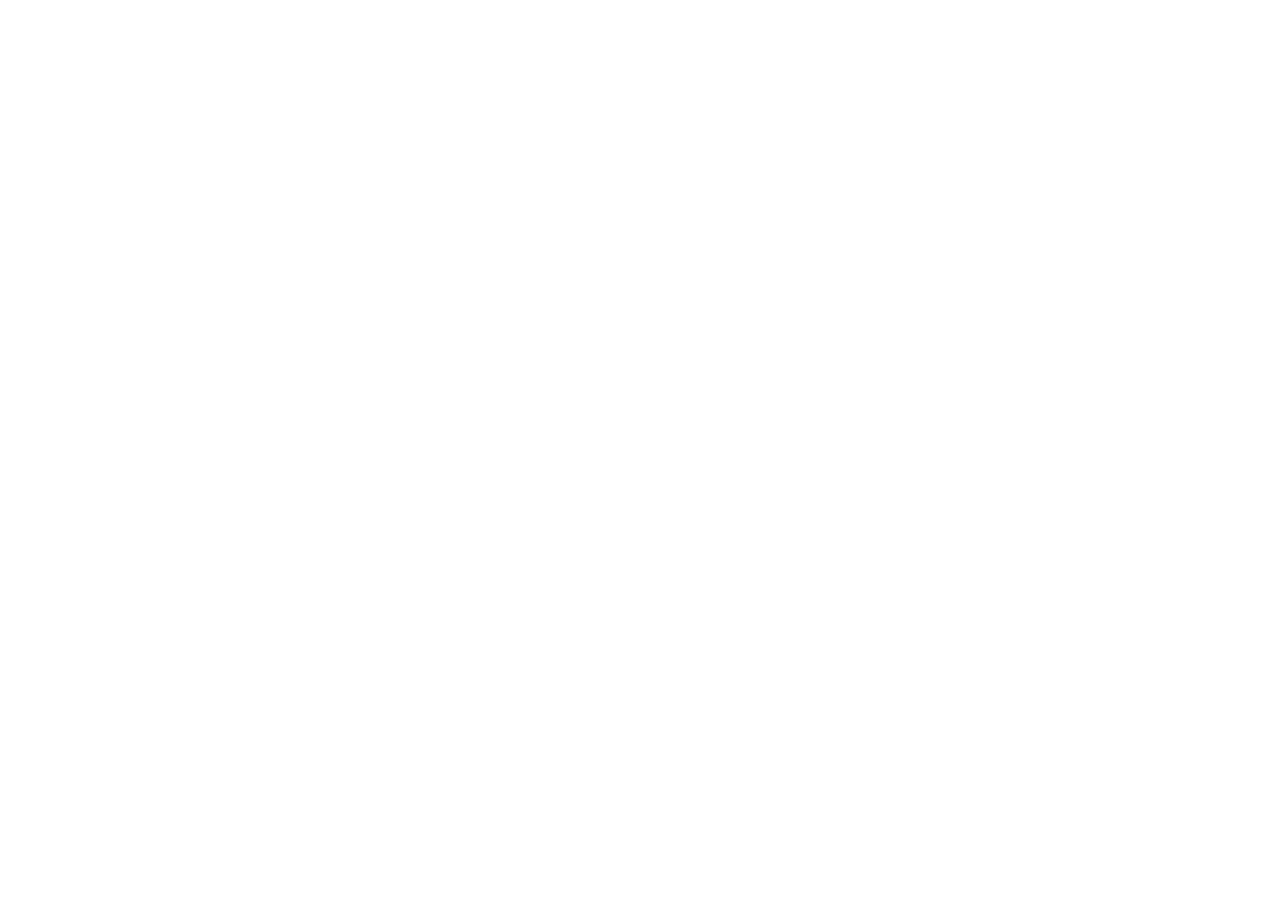
==== Projetos/6.Tela de login/Index.html @ b3088107 "." ====
<!DOCTYPE html>
<html lang="pt-br">
<head>
    <meta charset="UTF-8">
    <meta name="viewport" content="width=device-width, initial-scale=1.0">
    <title>Tela de Login</title>
    <link rel="stylesheet" href="Assets/CSS/Style.css"/>
</head>
<body>
    <header></header>
</body>
</html>
---- Projetos/6.Tela de login/Assets/CSS/Style.css ----
*{
    margin: 0;
    padding: 0;
    box-sizing: border-box;
}
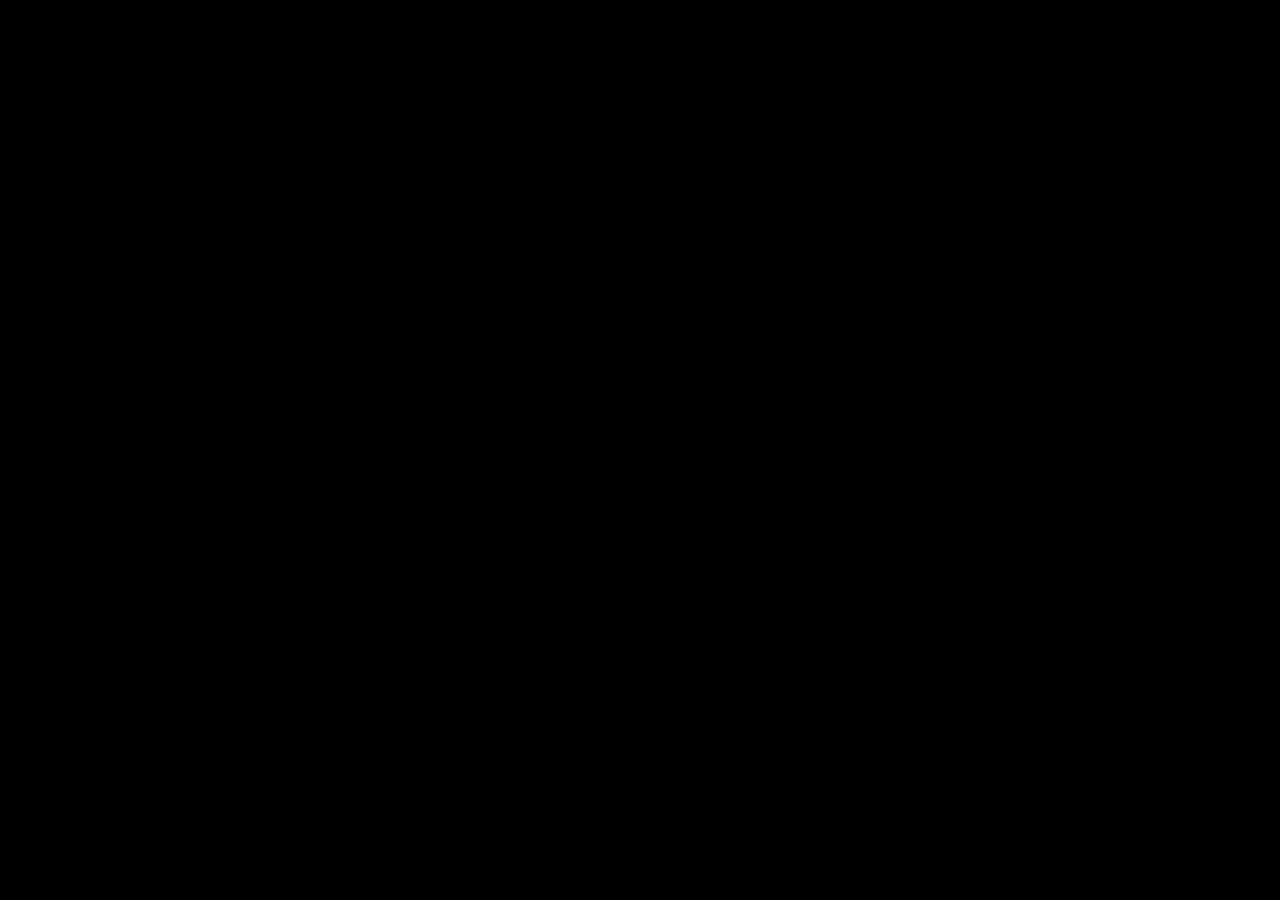
==== commit d74d4c94: "Base-html" ====
--- a/Projetos/6.Tela de login/Index.html
+++ b/Projetos/6.Tela de login/Index.html
@@ -3,10 +3,23 @@
 <head>
     <meta charset="UTF-8">
     <meta name="viewport" content="width=device-width, initial-scale=1.0">
-    <title>Tela de Login</title>
+    <title>Login</title>
     <link rel="stylesheet" href="Assets/CSS/Style.css"/>
 </head>
 <body>
-    <header></header>
+    
+    <main>
+        <div class="main-login">
+            <div class="left-login">
+                <h1>Faça Login</div>br> E entre para o nosso time</h1>
+            </div>
+
+            <div class="right-login">
+                <div class="card-login"></div>
+            </div>
+        </div>
+
+    </main>
+
 </body>
 </html>--- a/Projetos/6.Tela de login/Assets/CSS/Style.css
+++ b/Projetos/6.Tela de login/Assets/CSS/Style.css
@@ -4,3 +4,6 @@
     box-sizing: border-box;
 }
 
+body{
+    background-color: black;
+}
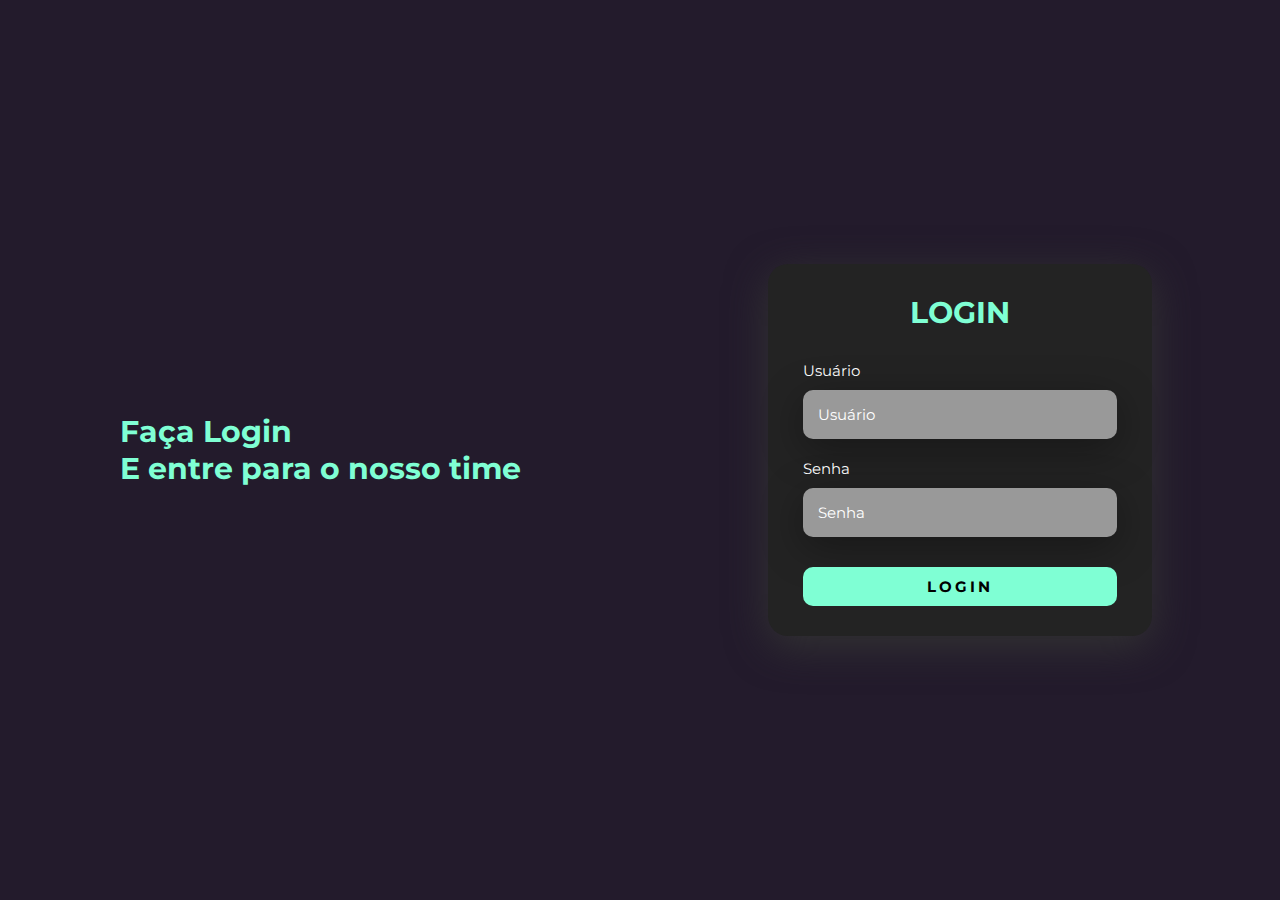
==== commit ca794b9f: "70% Completo" ====
--- a/Projetos/6.Tela de login/Index.html
+++ b/Projetos/6.Tela de login/Index.html
@@ -3,7 +3,7 @@
 <head>
     <meta charset="UTF-8">
     <meta name="viewport" content="width=device-width, initial-scale=1.0">
-    <title>Login</title>
+    <title>Tela de Login</title>
     <link rel="stylesheet" href="Assets/CSS/Style.css"/>
 </head>
 <body>
@@ -11,14 +11,26 @@
     <main>
         <div class="main-login">
             <div class="left-login">
-                <h1>Faça Login</div>br> E entre para o nosso time</h1>
+                <h1>Faça Login</br>E entre para o nosso time</h1>
             </div>
 
             <div class="right-login">
-                <div class="card-login"></div>
+                <div class="card-login">
+                    <h1>LOGIN</h1>
+                    <div class="textarea">
+                        <label for="Usuário">Usuário</label>
+                        <input type="text" name="usuario" placeholder="Usuário">
+                    </div>
+
+                    <div class="textarea">
+                        <label for="Senha">Senha</label>
+                        <input type="password" name="senha" placeholder="Senha">
+                    </div>
+
+                    <button>Login</button>
+                </div>
             </div>
         </div>
-
     </main>
 
 </body>
--- a/Projetos/6.Tela de login/Assets/CSS/Style.css
+++ b/Projetos/6.Tela de login/Assets/CSS/Style.css
@@ -1,9 +1,104 @@
+@import url('https://fonts.googleapis.com/css2?family=Montserrat:wght@400;700&display=swap');
+
 *{
     margin: 0;
     padding: 0;
     box-sizing: border-box;
+    font-family: 'Montserrat', sans-serif;
 }
 
-body{
-    background-color: black;
+.main-login{
+    width: 100vw;
+    height: 100vh;
+    background-color: #231b2c;
+    display: flex;
+    justify-content: center;
+    align-items: center;
 }
+
+.left-login{
+    width: 50vw;
+    height: 100vh;
+    display: flex;
+    flex-direction: column;
+    justify-content: center;
+    align-items: center;
+    color: aquamarine;
+    font-size: 15px;
+}
+
+.right-login{
+    width: 50vw;
+    height: 100vh;
+    display: flex;
+    flex-direction: column;
+    justify-content: center;
+    align-items: center;
+}
+
+.card-login{
+    width: 60%;
+    display: flex;
+    flex-direction: column;
+    justify-content: center;
+    align-items: center;
+    padding: 30px 35px;
+    background-color: #232323;
+    border-radius: 20px;
+    box-shadow: 0px 10px 40px #333;
+}
+
+.card-login h1{
+    color: aquamarine;
+    font-weight: bold;
+    font-size: 30px;
+    margin-bottom: 20px;
+}
+
+.textarea{
+    width: 100%;
+    display: flex;
+    flex-direction: column;
+    justify-content: center;
+    align-items: flex-start;
+    margin:10px 0px;
+}
+
+.textarea input{
+    width: 100%;
+    border: none;
+    border-radius: 10px;
+    padding: 15px;
+    font-size: 15px;
+    background-color: #999;
+    color: white;
+    box-shadow: 0px 10px 40px #00000056;
+    outline: none;
+}
+
+.textarea input::placeholder{
+    color: white;
+}
+
+.textarea label{
+    color: white;
+    font-size: 15px;
+    margin-bottom: 10px;
+}
+
+button{
+    width: 100%;
+    background-color: aquamarine;
+    width: 100%;
+    padding: 10px 60px;
+    border-radius: 10px;
+    margin-top: 20px;
+    border: none;
+    outline: none;
+    font-size: 15px;
+    text-transform: uppercase;
+    font-weight: bold;
+    letter-spacing: 3px;
+    cursor: pointer;
+}
+
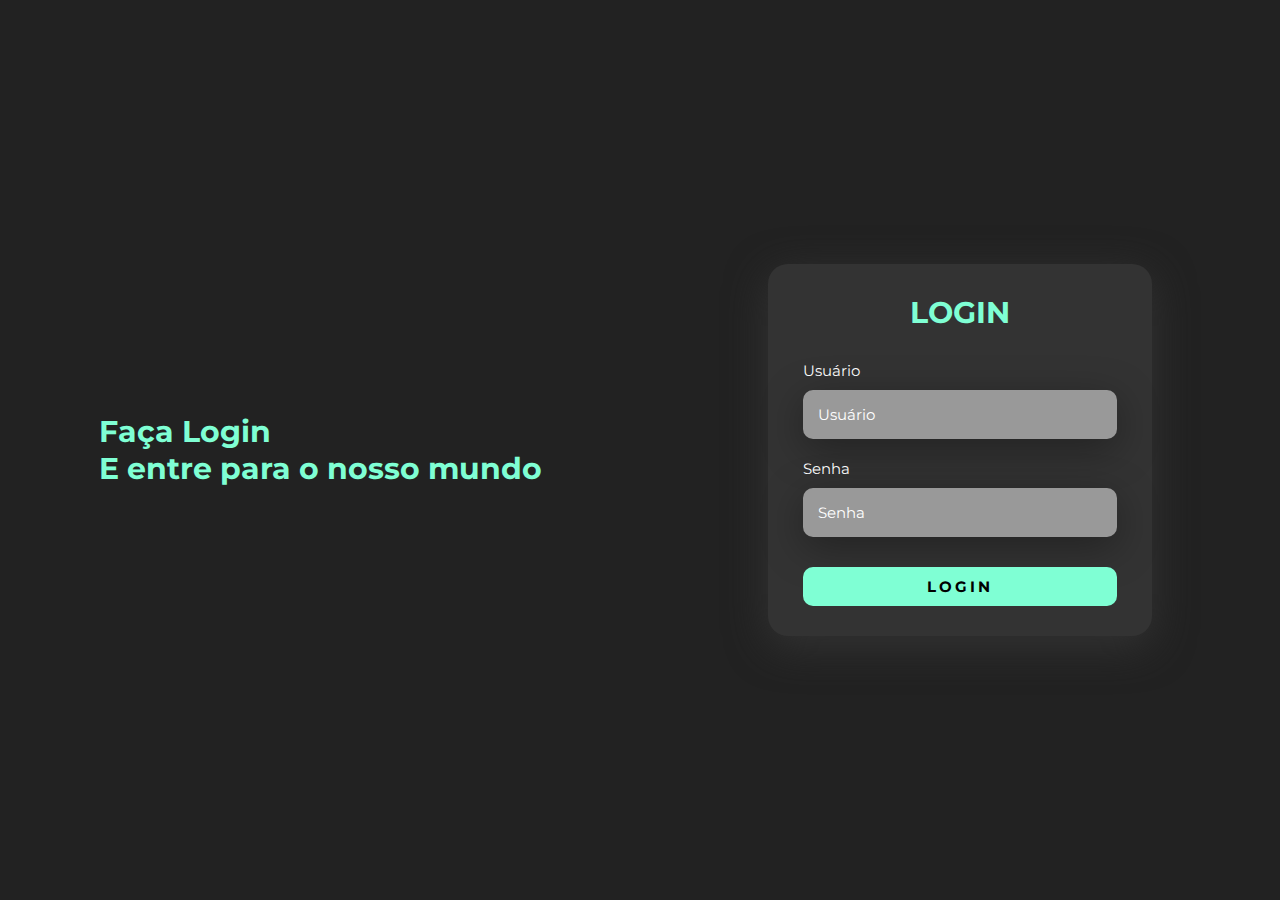
==== commit 5c1276e3: "." ====
--- a/Projetos/6.Tela de login/Index.html
+++ b/Projetos/6.Tela de login/Index.html
@@ -11,7 +11,7 @@
     <main>
         <div class="main-login">
             <div class="left-login">
-                <h1>Faça Login</br>E entre para o nosso time</h1>
+                <h1>Faça Login</br>E entre para o nosso mundo</h1>
             </div>
 
             <div class="right-login">
--- a/Projetos/6.Tela de login/Assets/CSS/Style.css
+++ b/Projetos/6.Tela de login/Assets/CSS/Style.css
@@ -10,7 +10,7 @@
 .main-login{
     width: 100vw;
     height: 100vh;
-    background-color: #231b2c;
+    background-color: #222;
     display: flex;
     justify-content: center;
     align-items: center;
@@ -43,7 +43,7 @@
     justify-content: center;
     align-items: center;
     padding: 30px 35px;
-    background-color: #232323;
+    background-color: #333;
     border-radius: 20px;
     box-shadow: 0px 10px 40px #333;
 }
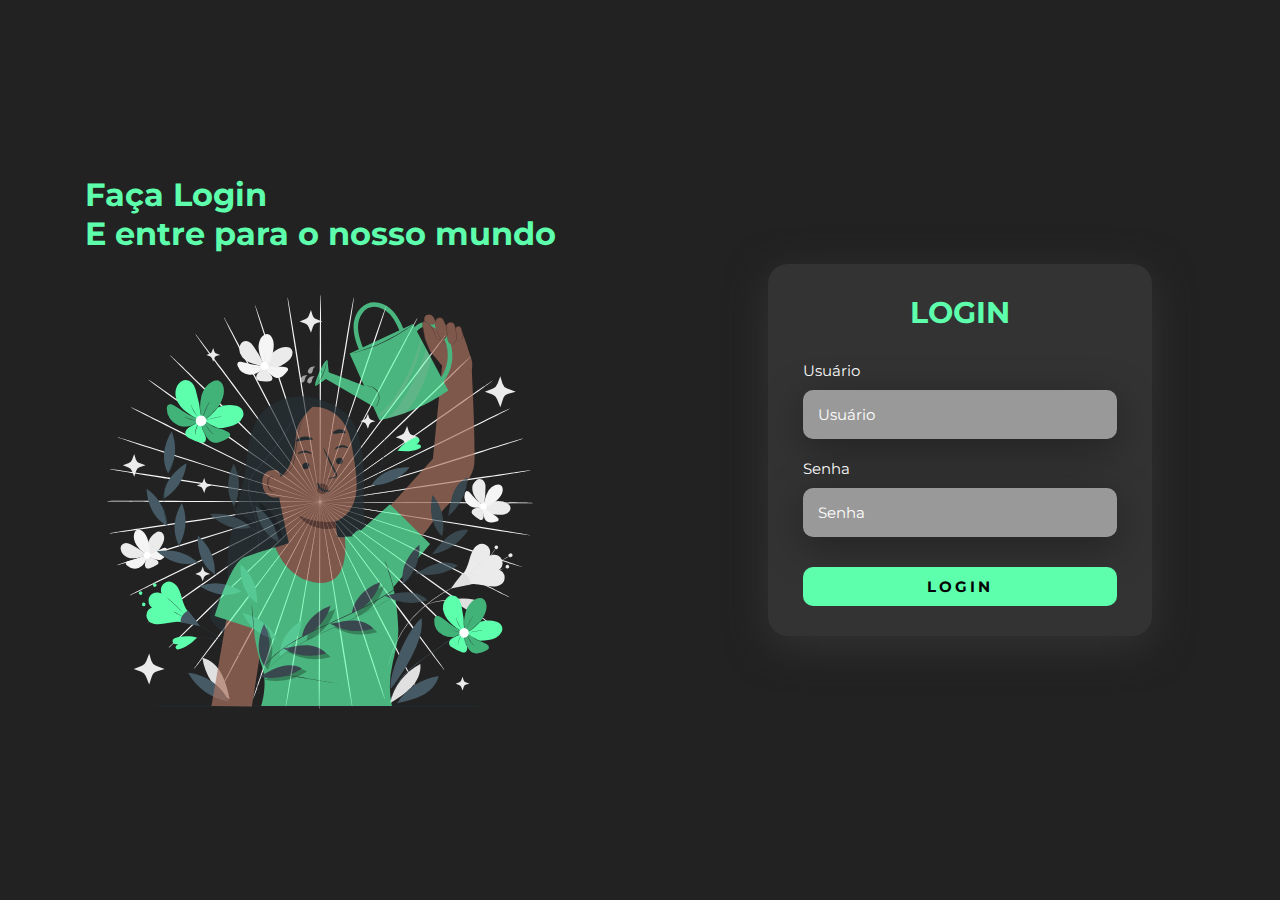
==== commit cd4cf602: "Finalizado" ====
--- a/Projetos/6.Tela de login/Index.html
+++ b/Projetos/6.Tela de login/Index.html
@@ -12,6 +12,7 @@
         <div class="main-login">
             <div class="left-login">
                 <h1>Faça Login</br>E entre para o nosso mundo</h1>
+                <img src="Assets/SVG/Animation.svg" class="animation" alt="animação"/>
             </div>
 
             <div class="right-login">
--- a/Projetos/6.Tela de login/Assets/CSS/Style.css
+++ b/Projetos/6.Tela de login/Assets/CSS/Style.css
@@ -23,8 +23,17 @@
     flex-direction: column;
     justify-content: center;
     align-items: center;
-    color: aquamarine;
-    font-size: 15px;
+    color: #5EFFAC;
+    
+}
+
+.left-login h1{
+    font-size: 2.5vw;
+}
+
+.animation{
+    width: 35vw;
+    margin-top: 25px;
 }
 
 .right-login{
@@ -49,7 +58,7 @@
 }
 
 .card-login h1{
-    color: aquamarine;
+    color: #5EFFAC;
     font-weight: bold;
     font-size: 30px;
     margin-bottom: 20px;
@@ -88,7 +97,7 @@
 
 button{
     width: 100%;
-    background-color: aquamarine;
+    background-color: #5EFFAC;
     width: 100%;
     padding: 10px 60px;
     border-radius: 10px;
@@ -102,3 +111,47 @@
     cursor: pointer;
 }
 
+
+
+
+
+
+
+@media (max-width: 950px){
+    .card-login{
+        width: 85%;
+    }
+
+}
+
+
+@media (max-width: 600px){
+    .main-login{
+       flex-direction: column;
+    }
+    
+    .left-login h1{
+        display: none;
+    }
+
+    .left-login{
+        width: 100%;
+        height: auto;
+    }
+
+    .right-login{
+        width: 100%;
+        height: auto;
+    }
+
+    .animation{
+        width: 40vh;
+        margin-bottom: 40px;
+    }
+
+    .card-login{
+        height: 30vh;
+    }
+}
+
+
